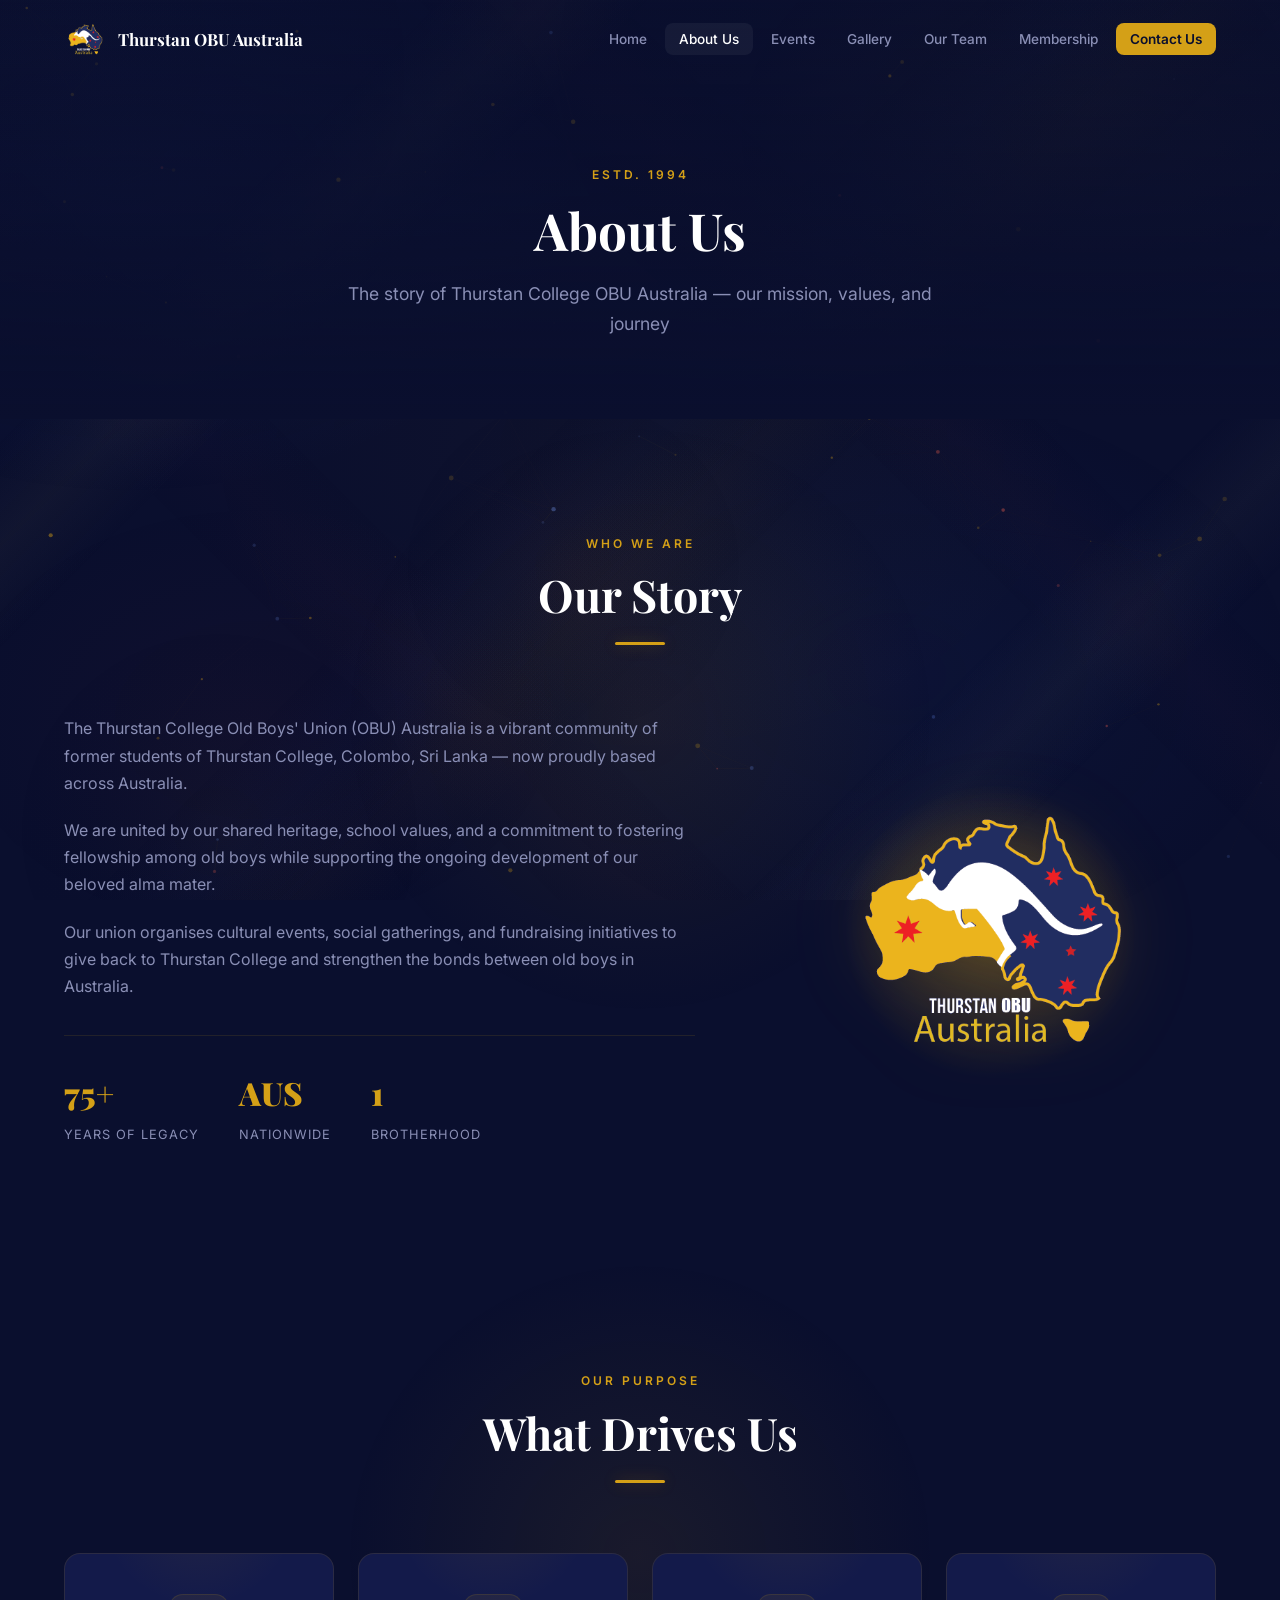
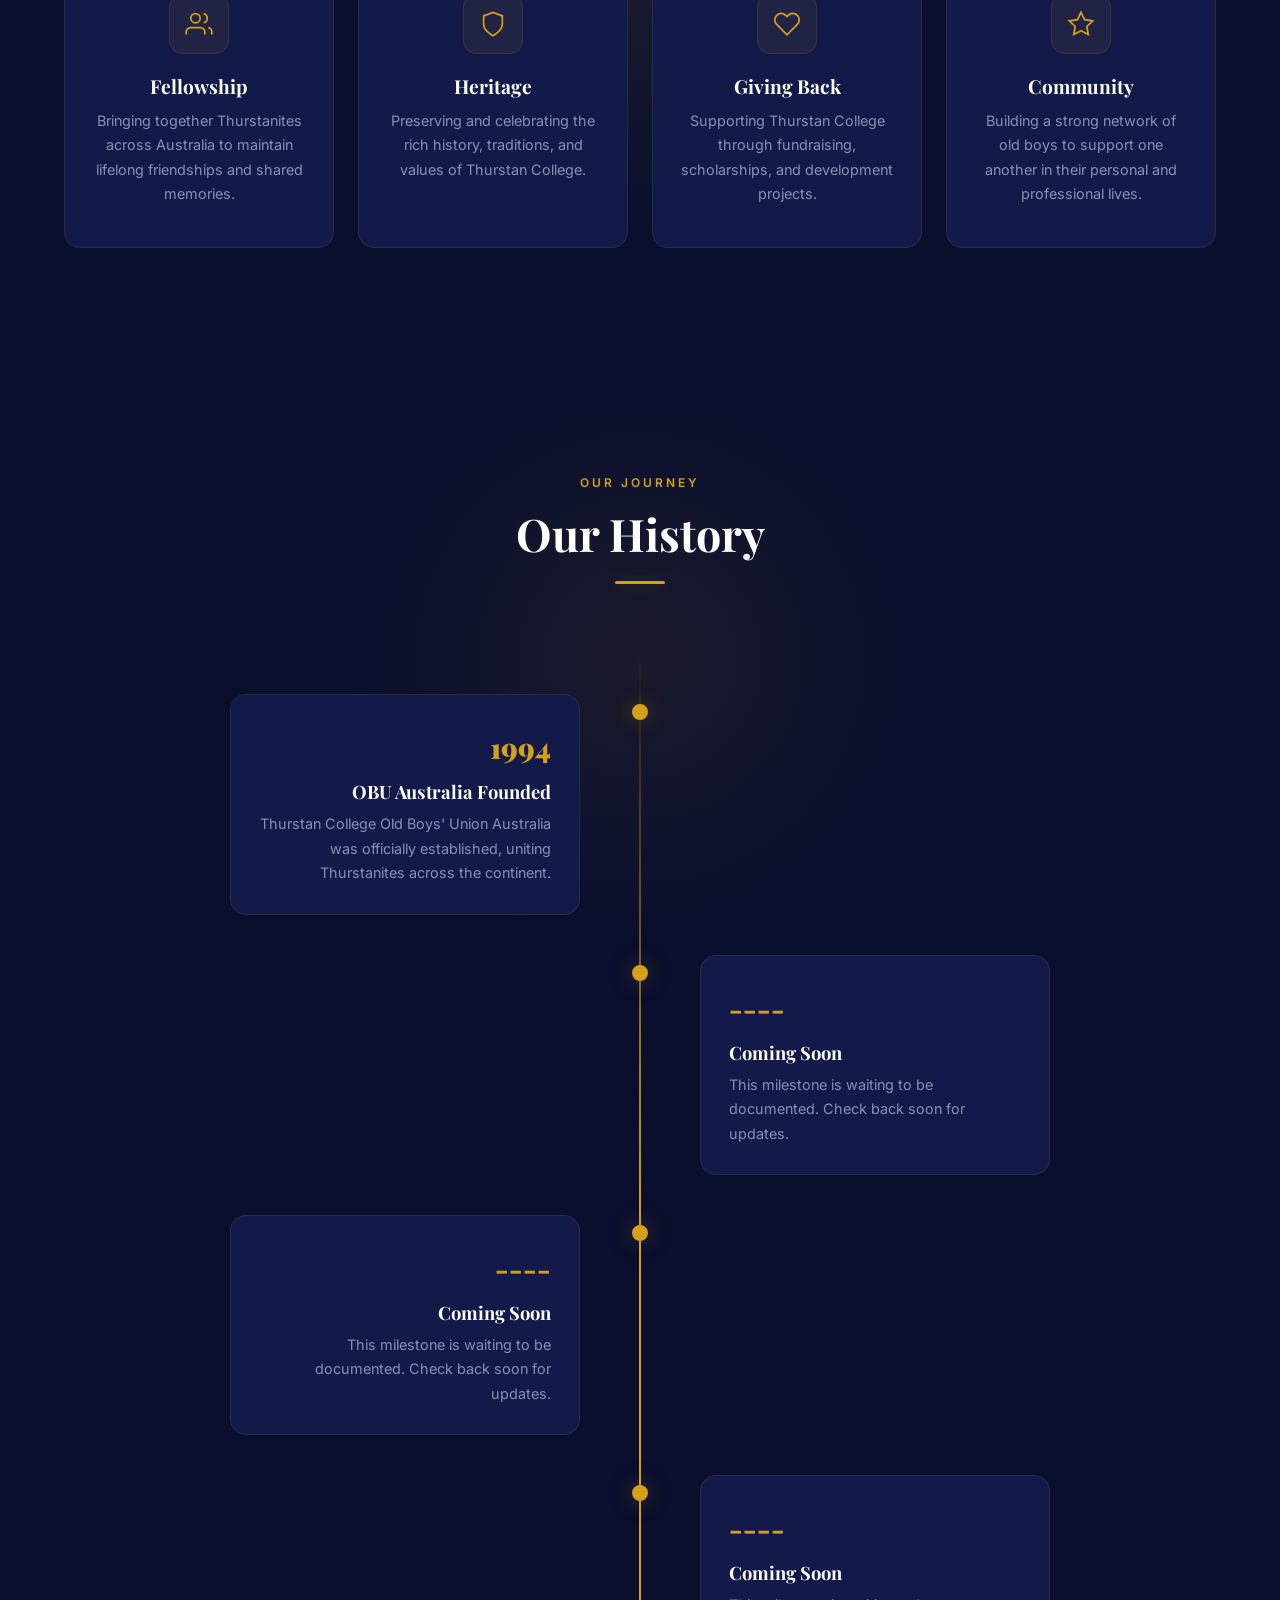
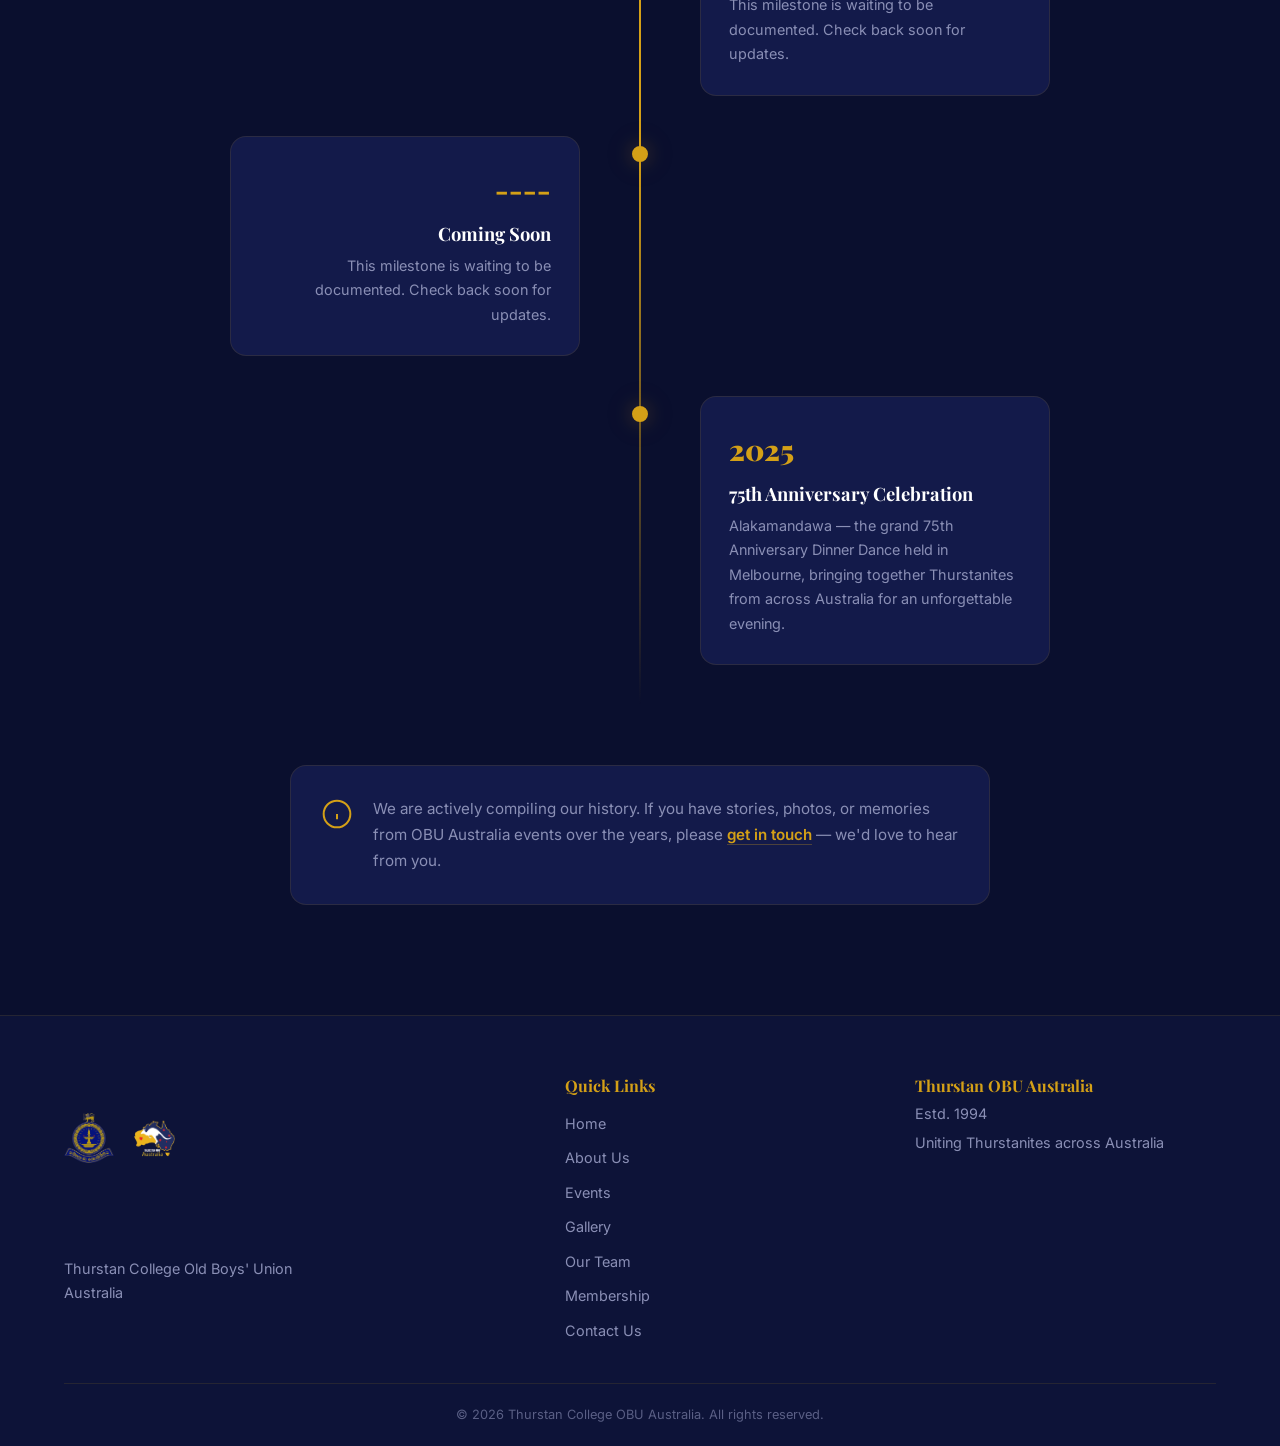
==== about.html @ d80f128e "Initial commit: OBU Web project setup" ====
<!DOCTYPE html>
<html lang="en">
<head>
  <meta charset="UTF-8">
  <meta name="viewport" content="width=device-width, initial-scale=1.0">
  <title>About Us — Thurstan College OBU Australia</title>
  <link rel="icon" type="image/png" href="logo obu.png">
  <link href="https://fonts.googleapis.com/css2?family=Playfair+Display:wght@400;700;900&family=Inter:wght@300;400;500;600;700&display=swap" rel="stylesheet">
  <link rel="stylesheet" href="styles.css">
</head>
<body>

  <canvas id="abstractBg"></canvas>

  <!-- Navigation -->
  <nav class="navbar scrolled" id="navbar">
    <div class="container nav-container">
      <a href="index.html" class="nav-brand">
        <img src="logo obu.png" alt="OBU Logo" class="nav-logo">
        <span>Thurstan OBU Australia</span>
      </a>
      <button class="nav-toggle" id="navToggle" aria-label="Toggle navigation">
        <span></span>
        <span></span>
        <span></span>
      </button>
      <ul class="nav-links" id="navLinks">
        <li><a href="index.html">Home</a></li>
        <li><a href="about.html" class="active">About Us</a></li>
        <li><a href="index.html#events">Events</a></li>
        <li><a href="index.html#gallery">Gallery</a></li>
        <li><a href="team.html">Our Team</a></li>
        <li><a href="index.html#membership">Membership</a></li>
        <li><a href="index.html#contact" class="nav-cta">Contact Us</a></li>
      </ul>
    </div>
  </nav>

  <!-- Page Header -->
  <section class="page-hero">
    <div class="container">
      <span class="section-tag">Estd. 1994</span>
      <h1>About Us</h1>
      <p>The story of Thurstan College OBU Australia — our mission, values, and journey</p>
    </div>
  </section>

  <!-- About Section -->
  <section class="section" id="about">
    <div class="container">
      <div class="section-header">
        <span class="section-tag">Who We Are</span>
        <h2>Our Story</h2>
        <div class="underline"></div>
      </div>
      <div class="about-grid">
        <div class="about-text">
          <p class="about-lead">The Thurstan College Old Boys' Union (OBU) Australia is a vibrant community of former students of Thurstan College, Colombo, Sri Lanka — now proudly based across Australia.</p>
          <p>We are united by our shared heritage, school values, and a commitment to fostering fellowship among old boys while supporting the ongoing development of our beloved alma mater.</p>
          <p>Our union organises cultural events, social gatherings, and fundraising initiatives to give back to Thurstan College and strengthen the bonds between old boys in Australia.</p>
          <div class="about-stats">
            <div class="stat">
              <span class="stat-number">75+</span>
              <span class="stat-label">Years of Legacy</span>
            </div>
            <div class="stat">
              <span class="stat-number">AUS</span>
              <span class="stat-label">Nationwide</span>
            </div>
            <div class="stat">
              <span class="stat-number">1</span>
              <span class="stat-label">Brotherhood</span>
            </div>
          </div>
        </div>
        <div class="about-image">
          <div class="about-image-frame">
            <img src="logo obu.png" alt="Thurstan OBU Australia Logo">
          </div>
          <div class="about-glow"></div>
        </div>
      </div>
    </div>
  </section>

  <!-- Mission & Values -->
  <section class="section" id="mission">
    <div class="container">
      <div class="section-header">
        <span class="section-tag">Our Purpose</span>
        <h2>What Drives Us</h2>
        <div class="underline"></div>
      </div>
      <div class="cards-grid">
        <div class="card">
          <div class="card-glow"></div>
          <div class="card-icon-wrap">
            <svg viewBox="0 0 24 24" fill="none" stroke="currentColor" stroke-width="1.5"><path d="M17 21v-2a4 4 0 0 0-4-4H5a4 4 0 0 0-4 4v2"/><circle cx="9" cy="7" r="4"/><path d="M23 21v-2a4 4 0 0 0-3-3.87"/><path d="M16 3.13a4 4 0 0 1 0 7.75"/></svg>
          </div>
          <h3>Fellowship</h3>
          <p>Bringing together Thurstanites across Australia to maintain lifelong friendships and shared memories.</p>
        </div>
        <div class="card">
          <div class="card-glow"></div>
          <div class="card-icon-wrap">
            <svg viewBox="0 0 24 24" fill="none" stroke="currentColor" stroke-width="1.5"><path d="M12 22s8-4 8-10V5l-8-3-8 3v7c0 6 8 10 8 10z"/></svg>
          </div>
          <h3>Heritage</h3>
          <p>Preserving and celebrating the rich history, traditions, and values of Thurstan College.</p>
        </div>
        <div class="card">
          <div class="card-glow"></div>
          <div class="card-icon-wrap">
            <svg viewBox="0 0 24 24" fill="none" stroke="currentColor" stroke-width="1.5"><path d="M20.84 4.61a5.5 5.5 0 0 0-7.78 0L12 5.67l-1.06-1.06a5.5 5.5 0 0 0-7.78 7.78l1.06 1.06L12 21.23l7.78-7.78 1.06-1.06a5.5 5.5 0 0 0 0-7.78z"/></svg>
          </div>
          <h3>Giving Back</h3>
          <p>Supporting Thurstan College through fundraising, scholarships, and development projects.</p>
        </div>
        <div class="card">
          <div class="card-glow"></div>
          <div class="card-icon-wrap">
            <svg viewBox="0 0 24 24" fill="none" stroke="currentColor" stroke-width="1.5"><polygon points="12 2 15.09 8.26 22 9.27 17 14.14 18.18 21.02 12 17.77 5.82 21.02 7 14.14 2 9.27 8.91 8.26 12 2"/></svg>
          </div>
          <h3>Community</h3>
          <p>Building a strong network of old boys to support one another in their personal and professional lives.</p>
        </div>
      </div>
    </div>
  </section>

  <!-- History Timeline -->
  <section class="section" id="history-timeline">
    <div class="container">
      <div class="section-header">
        <span class="section-tag">Our Journey</span>
        <h2>Our History</h2>
        <div class="underline"></div>
      </div>

      <div class="timeline">
        <div class="timeline-line"></div>

        <div class="timeline-item left">
          <div class="timeline-content">
            <div class="timeline-year">1994</div>
            <h3>OBU Australia Founded</h3>
            <p>Thurstan College Old Boys' Union Australia was officially established, uniting Thurstanites across the continent.</p>
          </div>
        </div>

        <div class="timeline-item right">
          <div class="timeline-content">
            <div class="timeline-year">----</div>
            <h3>Coming Soon</h3>
            <p>This milestone is waiting to be documented. Check back soon for updates.</p>
          </div>
        </div>

        <div class="timeline-item left">
          <div class="timeline-content">
            <div class="timeline-year">----</div>
            <h3>Coming Soon</h3>
            <p>This milestone is waiting to be documented. Check back soon for updates.</p>
          </div>
        </div>

        <div class="timeline-item right">
          <div class="timeline-content">
            <div class="timeline-year">----</div>
            <h3>Coming Soon</h3>
            <p>This milestone is waiting to be documented. Check back soon for updates.</p>
          </div>
        </div>

        <div class="timeline-item left">
          <div class="timeline-content">
            <div class="timeline-year">----</div>
            <h3>Coming Soon</h3>
            <p>This milestone is waiting to be documented. Check back soon for updates.</p>
          </div>
        </div>

        <div class="timeline-item right">
          <div class="timeline-content">
            <div class="timeline-year">2025</div>
            <h3>75th Anniversary Celebration</h3>
            <p>Alakamandawa — the grand 75th Anniversary Dinner Dance held in Melbourne, bringing together Thurstanites from across Australia for an unforgettable evening.</p>
          </div>
        </div>
      </div>

      <div class="history-note">
        <div class="history-note-card">
          <svg viewBox="0 0 24 24" fill="none" stroke="currentColor" stroke-width="1.5" width="32" height="32"><circle cx="12" cy="12" r="10"/><line x1="12" y1="16" x2="12" y2="12"/><line x1="12" y1="8" x2="12.01" y2="8"/></svg>
          <p>We are actively compiling our history. If you have stories, photos, or memories from OBU Australia events over the years, please <a href="index.html#contact">get in touch</a> — we'd love to hear from you.</p>
        </div>
      </div>
    </div>
  </section>

  <!-- Footer -->
  <footer class="footer">
    <div class="container">
      <div class="footer-top">
        <div class="footer-brand">
          <img src="College logo.png" alt="Thurstan College Crest" class="footer-crest">
          <img src="logo obu.png" alt="OBU Logo" class="footer-obu">
          <p>Thurstan College Old Boys' Union<br>Australia</p>
        </div>
        <div class="footer-nav">
          <h4>Quick Links</h4>
          <a href="index.html">Home</a>
          <a href="about.html">About Us</a>
          <a href="index.html#events">Events</a>
          <a href="index.html#gallery">Gallery</a>
          <a href="team.html">Our Team</a>
          <a href="index.html#membership">Membership</a>
          <a href="index.html#contact">Contact Us</a>
        </div>
        <div class="footer-info">
          <h4>Thurstan OBU Australia</h4>
          <p>Estd. 1994</p>
          <p>Uniting Thurstanites across Australia</p>
        </div>
      </div>
      <div class="footer-bottom">
        <p>&copy; 2026 Thurstan College OBU Australia. All rights reserved.</p>
      </div>
    </div>
  </footer>

  <script src="script.js"></script>
</body>
</html>
---- styles.css ----
/* ===== Variables ===== */
:root {
  --bg-primary: #0a0f2e;
  --bg-secondary: #0d1338;
  --bg-tertiary: #111842;
  --bg-card: #131a4a;
  --bg-card-hover: #1a2260;
  --gold: #d4a017;
  --gold-light: #f0c040;
  --gold-glow: rgba(212, 160, 23, 0.3);
  --gold-subtle: rgba(212, 160, 23, 0.08);
  --red: #c0392b;
  --red-light: #e74c3c;
  --blue-accent: #2a4494;
  --white: #ffffff;
  --text: #e8e8f0;
  --text-muted: #8a8fb5;
  --text-dim: #5a5f85;
  --border: rgba(212, 160, 23, 0.12);
  --border-light: rgba(255, 255, 255, 0.06);
  --shadow: 0 4px 30px rgba(0, 0, 0, 0.4);
  --shadow-lg: 0 10px 50px rgba(0, 0, 0, 0.5);
  --shadow-gold: 0 0 40px rgba(212, 160, 23, 0.15);
  --transition: all 0.3s ease;
  --transition-slow: all 0.6s ease;
}

/* ===== Reset ===== */
*, *::before, *::after {
  margin: 0;
  padding: 0;
  box-sizing: border-box;
}

html {
  scroll-behavior: smooth;
}

body {
  font-family: 'Inter', sans-serif;
  background: var(--bg-primary);
  color: var(--text);
  line-height: 1.7;
  overflow-x: hidden;
}

h1, h2, h3, h4 {
  font-family: 'Playfair Display', serif;
  line-height: 1.3;
}

img {
  max-width: 100%;
  height: auto;
}

a {
  text-decoration: none;
  color: inherit;
}

.container {
  max-width: 1200px;
  margin: 0 auto;
  padding: 0 24px;
}

/* ===== Abstract Background ===== */
#abstractBg {
  position: fixed;
  top: 0;
  left: 0;
  width: 100%;
  height: 100%;
  z-index: 0;
  pointer-events: none;
}

/* Layered abstract background */
body::before {
  content: '';
  position: fixed;
  inset: 0;
  z-index: 0;
  pointer-events: none;
  background:
    linear-gradient(135deg, transparent 20%, rgba(212, 160, 23, 0.03) 25%, transparent 30%),
    linear-gradient(135deg, transparent 50%, rgba(212, 160, 23, 0.02) 55%, transparent 60%),
    linear-gradient(135deg, transparent 75%, rgba(212, 160, 23, 0.025) 80%, transparent 85%),
    linear-gradient(315deg, transparent 15%, rgba(42, 68, 148, 0.04) 20%, transparent 25%),
    linear-gradient(315deg, transparent 45%, rgba(42, 68, 148, 0.03) 50%, transparent 55%),
    linear-gradient(315deg, transparent 70%, rgba(42, 68, 148, 0.035) 75%, transparent 80%),
    linear-gradient(225deg, transparent 30%, rgba(192, 57, 43, 0.02) 35%, transparent 40%),
    linear-gradient(225deg, transparent 65%, rgba(192, 57, 43, 0.015) 70%, transparent 75%);
}

body::after {
  content: '';
  position: fixed;
  inset: 0;
  z-index: 0;
  pointer-events: none;
  background:
    radial-gradient(ellipse 50% 50% at 10% 20%, rgba(42, 68, 148, 0.12) 0%, transparent 70%),
    radial-gradient(ellipse 40% 40% at 85% 15%, rgba(212, 160, 23, 0.06) 0%, transparent 70%),
    radial-gradient(ellipse 45% 45% at 70% 75%, rgba(42, 68, 148, 0.08) 0%, transparent 70%),
    radial-gradient(ellipse 35% 35% at 20% 80%, rgba(192, 57, 43, 0.04) 0%, transparent 70%),
    radial-gradient(ellipse 50% 50% at 50% 50%, rgba(212, 160, 23, 0.03) 0%, transparent 70%);
}

/* ===== Navbar ===== */
.navbar {
  position: fixed;
  top: 0;
  left: 0;
  right: 0;
  z-index: 1000;
  padding: 18px 0;
  transition: var(--transition);
  background: transparent;
}

.navbar.scrolled {
  background: rgba(10, 15, 46, 0.95);
  backdrop-filter: blur(20px);
  -webkit-backdrop-filter: blur(20px);
  padding: 10px 0;
  border-bottom: 1px solid var(--border);
}

.nav-container {
  display: flex;
  justify-content: space-between;
  align-items: center;
}

.nav-brand {
  display: flex;
  align-items: center;
  gap: 12px;
  color: var(--white);
  font-family: 'Playfair Display', serif;
  font-weight: 700;
  font-size: 1.05rem;
  z-index: 10;
}

.nav-logo {
  width: 42px;
  height: 42px;
  object-fit: contain;
}

.nav-links {
  display: flex;
  list-style: none;
  gap: 4px;
  align-items: center;
}

.nav-links a {
  color: var(--text-muted);
  font-weight: 500;
  font-size: 0.85rem;
  padding: 8px 14px;
  border-radius: 8px;
  transition: var(--transition);
}

.nav-links a:hover,
.nav-links a.active {
  color: var(--white);
  background: rgba(255, 255, 255, 0.05);
}

.nav-cta {
  background: var(--gold) !important;
  color: var(--bg-primary) !important;
  font-weight: 600 !important;
  border-radius: 8px;
}

.nav-cta:hover {
  background: var(--gold-light) !important;
  box-shadow: var(--shadow-gold);
}

.nav-toggle {
  display: none;
  flex-direction: column;
  gap: 5px;
  background: none;
  border: none;
  cursor: pointer;
  padding: 5px;
  z-index: 10;
}

.nav-toggle span {
  width: 24px;
  height: 2px;
  background: var(--gold);
  transition: var(--transition);
  border-radius: 2px;
}

/* ===== Hero ===== */
.hero {
  min-height: 100vh;
  display: flex;
  align-items: center;
  justify-content: center;
  text-align: center;
  position: relative;
  overflow: hidden;
  z-index: 1;
}

.hero::before {
  content: '';
  position: absolute;
  top: 0;
  left: 0;
  right: 0;
  bottom: 0;
  background:
    radial-gradient(ellipse 80% 60% at 50% 40%, rgba(212, 160, 23, 0.06) 0%, transparent 60%),
    radial-gradient(ellipse 60% 50% at 20% 80%, rgba(42, 68, 148, 0.1) 0%, transparent 50%),
    radial-gradient(ellipse 50% 40% at 80% 20%, rgba(192, 57, 43, 0.05) 0%, transparent 50%);
  z-index: 0;
}

.hero::after {
  content: '';
  position: absolute;
  bottom: 0;
  left: 0;
  right: 0;
  height: 200px;
  background: linear-gradient(to top, var(--bg-primary), transparent);
  z-index: 1;
}

.hero-content {
  position: relative;
  z-index: 2;
  padding: 40px 20px;
}

/* Dual logos side by side */
.hero-dual-logos {
  display: flex;
  align-items: center;
  justify-content: center;
  gap: 40px;
  margin-bottom: 35px;
  animation: fadeInUp 1s ease;
}

.hero-crest {
  width: 140px;
  height: auto;
  filter: drop-shadow(0 0 30px rgba(212, 160, 23, 0.2));
}

.hero-logo-obu-wrap {
  display: flex;
  align-items: center;
  justify-content: center;
}

.hero-obu-logo {
  width: 150px;
  height: auto;
  filter: drop-shadow(0 0 30px rgba(212, 160, 23, 0.2));
}

.hero-badge {
  display: inline-block;
  padding: 6px 24px;
  background: rgba(212, 160, 23, 0.1);
  border: 1px solid rgba(212, 160, 23, 0.25);
  border-radius: 50px;
  font-size: 0.85rem;
  font-weight: 600;
  color: var(--gold);
  letter-spacing: 3px;
  text-transform: uppercase;
  margin-bottom: 35px;
  animation: fadeInUp 1s ease 0.6s both;
}

.hero-title {
  margin-bottom: 20px;
}

.title-line {
  display: block;
  font-size: 4rem;
  font-weight: 900;
  color: var(--white);
  letter-spacing: -1px;
  animation: fadeInUp 1s ease 0.2s both;
}

.title-accent {
  display: block;
  font-size: 1.6rem;
  font-weight: 400;
  color: var(--gold);
  margin-top: 5px;
  animation: fadeInUp 1s ease 0.35s both;
}

.title-location {
  display: block;
  font-size: 1.2rem;
  font-weight: 300;
  color: var(--text-muted);
  letter-spacing: 8px;
  text-transform: uppercase;
  margin-top: 10px;
  animation: fadeInUp 1s ease 0.5s both;
}

.hero-buttons {
  animation: fadeInUp 1s ease 0.75s both;
}

.scroll-indicator {
  position: absolute;
  bottom: 50px;
  left: 50%;
  transform: translateX(-50%);
  display: flex;
  flex-direction: column;
  align-items: center;
  gap: 8px;
  color: var(--text-dim);
  font-size: 0.7rem;
  letter-spacing: 3px;
  text-transform: uppercase;
  animation: fadeInUp 1s ease 1.2s both;
  z-index: 3;
}

.scroll-line {
  width: 1px;
  height: 40px;
  background: linear-gradient(to bottom, var(--gold), transparent);
  animation: scrollPulse 2s ease infinite;
}

@keyframes scrollPulse {
  0%, 100% { opacity: 1; transform: scaleY(1); }
  50% { opacity: 0.3; transform: scaleY(0.6); }
}

@keyframes fadeInUp {
  from { opacity: 0; transform: translateY(30px); }
  to { opacity: 1; transform: translateY(0); }
}

/* ===== Buttons ===== */
.btn {
  display: inline-block;
  padding: 14px 34px;
  border-radius: 10px;
  font-weight: 600;
  font-size: 0.9rem;
  cursor: pointer;
  transition: var(--transition);
  border: 2px solid transparent;
  margin: 6px;
  font-family: 'Inter', sans-serif;
  letter-spacing: 0.3px;
}

.btn-gold {
  background: var(--gold);
  color: var(--bg-primary);
  border-color: var(--gold);
}

.btn-gold:hover {
  background: var(--gold-light);
  border-color: var(--gold-light);
  transform: translateY(-2px);
  box-shadow: 0 8px 30px rgba(212, 160, 23, 0.35);
}

.btn-outline {
  background: transparent;
  color: var(--text);
  border-color: rgba(255, 255, 255, 0.2);
}

.btn-outline:hover {
  border-color: var(--gold);
  color: var(--gold);
  transform: translateY(-2px);
}

.btn-lg {
  padding: 16px 44px;
  font-size: 1rem;
}

.btn-full {
  width: 100%;
  text-align: center;
}

/* ===== Slideshow ===== */
.slideshow-section {
  position: relative;
  z-index: 1;
  background: var(--bg-primary);
}

.slideshow-container {
  position: relative;
  width: 100%;
  max-width: 1200px;
  margin: 0 auto;
  overflow: hidden;
  border-radius: 0;
  aspect-ratio: 16/7;
}

.slideshow-track {
  position: relative;
  width: 100%;
  height: 100%;
}

.slide {
  position: absolute;
  inset: 0;
  opacity: 0;
  transition: opacity 1s ease;
}

.slide.active {
  opacity: 1;
}

.slide img {
  width: 100%;
  height: 100%;
  object-fit: cover;
}

.slide-caption {
  position: absolute;
  bottom: 0;
  left: 0;
  right: 0;
  padding: 60px 40px 30px;
  background: linear-gradient(to top, rgba(10, 15, 46, 0.95), rgba(10, 15, 46, 0.5), transparent);
}

.slide-caption h3 {
  font-size: 1.8rem;
  color: var(--gold);
  margin-bottom: 5px;
}

.slide-caption p {
  font-size: 1rem;
  color: var(--text-muted);
}

.slide-btn {
  position: absolute;
  top: 50%;
  transform: translateY(-50%);
  background: rgba(10, 15, 46, 0.6);
  border: 1px solid rgba(212, 160, 23, 0.3);
  color: var(--gold);
  width: 50px;
  height: 50px;
  border-radius: 50%;
  cursor: pointer;
  font-size: 1.2rem;
  transition: var(--transition);
  display: flex;
  align-items: center;
  justify-content: center;
  z-index: 5;
  backdrop-filter: blur(10px);
}

.slide-btn:hover {
  background: var(--gold);
  color: var(--bg-primary);
}

.slide-prev { left: 20px; }
.slide-next { right: 20px; }

.slide-dots {
  position: absolute;
  bottom: 15px;
  left: 50%;
  transform: translateX(-50%);
  display: flex;
  gap: 10px;
  z-index: 5;
}

.slide-dot {
  width: 10px;
  height: 10px;
  border-radius: 50%;
  background: rgba(255, 255, 255, 0.3);
  border: none;
  cursor: pointer;
  transition: var(--transition);
}

.slide-dot.active {
  background: var(--gold);
  box-shadow: 0 0 10px var(--gold-glow);
  transform: scale(1.2);
}

/* ===== Sections ===== */
.section {
  padding: 110px 0;
  position: relative;
  z-index: 1;
}

.section::before {
  content: '';
  position: absolute;
  top: 0;
  left: 50%;
  transform: translateX(-50%);
  width: 600px;
  height: 600px;
  background: radial-gradient(circle, var(--gold-subtle), transparent 70%);
  pointer-events: none;
  z-index: 0;
}

.section-header {
  text-align: center;
  margin-bottom: 70px;
  position: relative;
  z-index: 1;
}

.section-tag {
  display: inline-block;
  font-size: 0.75rem;
  font-weight: 600;
  letter-spacing: 3px;
  text-transform: uppercase;
  color: var(--gold);
  margin-bottom: 12px;
  font-family: 'Inter', sans-serif;
}

.section-header h2 {
  font-size: 2.8rem;
  color: var(--white);
  margin-bottom: 18px;
}

.underline {
  width: 50px;
  height: 3px;
  background: var(--gold);
  margin: 0 auto;
  border-radius: 2px;
  box-shadow: 0 0 15px var(--gold-glow);
}

/* ===== Page Hero (subpages) ===== */
.page-hero {
  padding: 160px 0 80px;
  text-align: center;
  position: relative;
  z-index: 1;
  background: linear-gradient(to bottom, rgba(10, 15, 46, 0.5), var(--bg-primary));
}

.page-hero h1 {
  font-size: 3.2rem;
  color: var(--white);
  margin-bottom: 15px;
}

.page-hero p {
  font-size: 1.1rem;
  color: var(--text-muted);
  max-width: 600px;
  margin: 0 auto;
}

/* ===== About ===== */
.about-grid {
  display: grid;
  grid-template-columns: 1.4fr 1fr;
  gap: 70px;
  align-items: center;
  position: relative;
  z-index: 1;
}

.about-lead {
  font-size: 1.15rem;
  color: var(--text);
  font-weight: 400;
}

.about-text p {
  margin-bottom: 20px;
  color: var(--text-muted);
  font-size: 1rem;
}

.about-stats {
  display: flex;
  gap: 40px;
  margin-top: 35px;
  padding-top: 30px;
  border-top: 1px solid var(--border);
}

.stat {
  display: flex;
  flex-direction: column;
}

.stat-number {
  font-family: 'Playfair Display', serif;
  font-size: 2rem;
  font-weight: 900;
  color: var(--gold);
}

.stat-label {
  font-size: 0.8rem;
  color: var(--text-muted);
  text-transform: uppercase;
  letter-spacing: 1px;
  margin-top: 4px;
}

.about-image {
  position: relative;
  display: flex;
  align-items: center;
  justify-content: center;
}

.about-image-frame {
  position: relative;
  z-index: 1;
}

.about-image-frame img {
  max-width: 320px;
  filter: drop-shadow(0 0 40px rgba(212, 160, 23, 0.15));
}

.about-glow {
  position: absolute;
  width: 300px;
  height: 300px;
  background: radial-gradient(circle, var(--gold-glow), transparent 70%);
  border-radius: 50%;
  z-index: 0;
}

/* ===== Cards ===== */
.cards-grid {
  display: grid;
  grid-template-columns: repeat(4, 1fr);
  gap: 24px;
  position: relative;
  z-index: 1;
}

.card {
  position: relative;
  background: var(--bg-card);
  padding: 40px 28px;
  border-radius: 16px;
  text-align: center;
  border: 1px solid var(--border);
  transition: var(--transition);
  overflow: hidden;
}

.card:hover {
  transform: translateY(-8px);
  border-color: rgba(212, 160, 23, 0.3);
  background: var(--bg-card-hover);
}

.card-glow {
  position: absolute;
  top: -50%;
  left: 50%;
  transform: translateX(-50%);
  width: 200px;
  height: 200px;
  background: radial-gradient(circle, rgba(212, 160, 23, 0.08), transparent 70%);
  pointer-events: none;
  transition: var(--transition-slow);
}

.card:hover .card-glow {
  opacity: 1.5;
}

.card-icon-wrap {
  width: 60px;
  height: 60px;
  margin: 0 auto 20px;
  display: flex;
  align-items: center;
  justify-content: center;
  background: var(--gold-subtle);
  border-radius: 14px;
  border: 1px solid var(--border);
}

.card-icon-wrap svg {
  width: 28px;
  height: 28px;
  color: var(--gold);
}

.card h3 {
  font-size: 1.2rem;
  margin-bottom: 10px;
  color: var(--white);
}

.card p {
  color: var(--text-muted);
  font-size: 0.9rem;
}

/* ===== Timeline ===== */
.timeline {
  position: relative;
  max-width: 900px;
  margin: 0 auto;
  padding: 20px 0;
}

.timeline-line {
  position: absolute;
  left: 50%;
  top: 0;
  bottom: 0;
  width: 2px;
  background: linear-gradient(to bottom, transparent, var(--gold), var(--gold), transparent);
  transform: translateX(-50%);
}

.timeline-item {
  position: relative;
  width: 50%;
  padding: 20px 40px;
  opacity: 0;
  transform: translateY(40px);
  transition: opacity 0.6s ease, transform 0.6s ease;
}

.timeline-item.visible {
  opacity: 1;
  transform: translateY(0);
}

.timeline-item.left {
  left: 0;
  text-align: right;
  padding-right: 60px;
}

.timeline-item.right {
  left: 50%;
  text-align: left;
  padding-left: 60px;
}

/* Dot on timeline */
.timeline-item::before {
  content: '';
  position: absolute;
  top: 30px;
  width: 16px;
  height: 16px;
  background: var(--bg-primary);
  border: 3px solid var(--gold);
  border-radius: 50%;
  z-index: 2;
  box-shadow: 0 0 15px var(--gold-glow);
  transition: var(--transition);
}

.timeline-item.left::before {
  right: -8px;
}

.timeline-item.right::before {
  left: -8px;
}

.timeline-item.visible::before {
  background: var(--gold);
  box-shadow: 0 0 20px var(--gold-glow), 0 0 40px rgba(212, 160, 23, 0.15);
}

.timeline-content {
  background: var(--bg-card);
  padding: 28px;
  border-radius: 16px;
  border: 1px solid var(--border);
  transition: var(--transition);
}

.timeline-content:hover {
  border-color: rgba(212, 160, 23, 0.3);
  box-shadow: var(--shadow-gold);
}

.timeline-year {
  font-family: 'Playfair Display', serif;
  font-size: 1.8rem;
  font-weight: 900;
  color: var(--gold);
  margin-bottom: 8px;
}

.timeline-content h3 {
  font-size: 1.15rem;
  color: var(--white);
  margin-bottom: 8px;
}

.timeline-content p {
  color: var(--text-muted);
  font-size: 0.9rem;
}

.timeline-cta {
  text-align: center;
  margin-top: 50px;
}

/* ===== Events ===== */
.events-grid {
  display: flex;
  flex-direction: column;
  gap: 18px;
  position: relative;
  z-index: 1;
}

.event-card {
  display: flex;
  align-items: stretch;
  background: var(--bg-card);
  border-radius: 16px;
  border: 1px solid var(--border);
  overflow: hidden;
  transition: var(--transition);
}

.event-card:hover {
  border-color: rgba(212, 160, 23, 0.3);
  transform: translateX(6px);
  box-shadow: var(--shadow-gold);
}

.event-date {
  display: flex;
  flex-direction: column;
  align-items: center;
  justify-content: center;
  background: linear-gradient(135deg, var(--bg-tertiary), var(--bg-card));
  padding: 25px 30px;
  min-width: 110px;
  border-right: 1px solid var(--border);
}

.event-month {
  font-size: 0.75rem;
  font-weight: 700;
  color: var(--gold);
  letter-spacing: 2px;
  text-transform: uppercase;
}

.event-day {
  font-size: 2.5rem;
  font-weight: 900;
  font-family: 'Playfair Display', serif;
  color: var(--white);
  line-height: 1;
}

.event-year {
  font-size: 0.7rem;
  color: var(--text-dim);
  margin-top: 4px;
}

.event-details {
  padding: 28px 30px;
  flex: 1;
}

.event-details h3 {
  font-size: 1.25rem;
  margin-bottom: 8px;
  color: var(--white);
}

.event-details p {
  color: var(--text-muted);
  font-size: 0.95rem;
  margin-bottom: 12px;
}

.event-meta {
  display: flex;
  gap: 20px;
}

.event-location {
  font-size: 0.85rem;
  color: var(--red-light);
  font-weight: 500;
}

/* ===== Gallery ===== */
.gallery-grid {
  display: grid;
  grid-template-columns: repeat(4, 1fr);
  gap: 16px;
  position: relative;
  z-index: 1;
}

.gallery-item {
  position: relative;
  border-radius: 12px;
  overflow: hidden;
  cursor: pointer;
  aspect-ratio: 4/3;
  border: 1px solid var(--border);
  transition: var(--transition);
}

.gallery-item-wide {
  grid-column: span 2;
}

.gallery-item:hover {
  border-color: var(--gold);
  transform: scale(1.02);
}

.gallery-item img {
  width: 100%;
  height: 100%;
  object-fit: cover;
  transition: var(--transition-slow);
}

.gallery-item:hover img {
  transform: scale(1.08);
}

.gallery-overlay {
  position: absolute;
  inset: 0;
  background: linear-gradient(to top, rgba(10, 15, 46, 0.9), transparent 60%);
  display: flex;
  align-items: flex-end;
  padding: 20px;
  opacity: 0;
  transition: var(--transition);
}

.gallery-item:hover .gallery-overlay {
  opacity: 1;
}

.gallery-overlay span {
  font-family: 'Playfair Display', serif;
  font-size: 1rem;
  color: var(--gold);
  font-weight: 700;
}

/* ===== Lightbox ===== */
.lightbox {
  position: fixed;
  inset: 0;
  background: rgba(5, 8, 22, 0.95);
  z-index: 10000;
  display: none;
  align-items: center;
  justify-content: center;
  backdrop-filter: blur(10px);
}

.lightbox.active {
  display: flex;
}

.lightbox-img {
  max-width: 90%;
  max-height: 85vh;
  object-fit: contain;
  border-radius: 8px;
}

.lightbox-close {
  position: absolute;
  top: 20px;
  right: 30px;
  font-size: 2.5rem;
  color: var(--white);
  background: none;
  border: none;
  cursor: pointer;
  z-index: 10;
  transition: var(--transition);
}

.lightbox-close:hover {
  color: var(--gold);
}

.lightbox-prev,
.lightbox-next {
  position: absolute;
  top: 50%;
  transform: translateY(-50%);
  font-size: 1.5rem;
  color: var(--gold);
  background: rgba(10, 15, 46, 0.7);
  border: 1px solid rgba(212, 160, 23, 0.3);
  width: 50px;
  height: 50px;
  border-radius: 50%;
  cursor: pointer;
  display: flex;
  align-items: center;
  justify-content: center;
  transition: var(--transition);
}

.lightbox-prev { left: 20px; }
.lightbox-next { right: 20px; }

.lightbox-prev:hover,
.lightbox-next:hover {
  background: var(--gold);
  color: var(--bg-primary);
}

.lightbox-caption {
  position: absolute;
  bottom: 30px;
  left: 50%;
  transform: translateX(-50%);
  color: var(--gold);
  font-family: 'Playfair Display', serif;
  font-size: 1.2rem;
  text-align: center;
}

/* ===== Membership ===== */
.membership-content {
  max-width: 800px;
  margin: 0 auto;
  text-align: center;
  position: relative;
  z-index: 1;
}

.membership-text p {
  font-size: 1.1rem;
  color: var(--text-muted);
  margin-bottom: 50px;
}

.membership-benefits {
  display: grid;
  grid-template-columns: 1fr 1fr;
  gap: 20px;
  text-align: left;
  margin-bottom: 50px;
}

.benefit {
  display: flex;
  align-items: flex-start;
  gap: 16px;
  padding: 20px;
  background: var(--bg-card);
  border-radius: 12px;
  border: 1px solid var(--border);
  transition: var(--transition);
}

.benefit:hover {
  border-color: rgba(212, 160, 23, 0.3);
}

.benefit-icon {
  width: 36px;
  height: 36px;
  display: flex;
  align-items: center;
  justify-content: center;
  background: var(--gold);
  border-radius: 8px;
  flex-shrink: 0;
  margin-top: 2px;
}

.benefit-icon svg {
  width: 18px;
  height: 18px;
  color: var(--bg-primary);
}

.benefit strong {
  display: block;
  color: var(--white);
  margin-bottom: 4px;
  font-size: 0.95rem;
}

.benefit p {
  color: var(--text-muted);
  font-size: 0.85rem;
  margin: 0;
}

/* ===== Contact ===== */
.contact-grid {
  display: grid;
  grid-template-columns: 1fr 1.2fr;
  gap: 60px;
  align-items: start;
  position: relative;
  z-index: 1;
}

.contact-info h3 {
  font-size: 1.5rem;
  margin-bottom: 15px;
  color: var(--white);
}

.contact-info > p {
  color: var(--text-muted);
  margin-bottom: 30px;
}

.contact-items {
  display: flex;
  flex-direction: column;
  gap: 16px;
  margin-bottom: 30px;
}

.contact-item {
  display: flex;
  align-items: center;
  gap: 16px;
}

.contact-item-icon {
  width: 44px;
  height: 44px;
  display: flex;
  align-items: center;
  justify-content: center;
  background: var(--bg-card);
  border-radius: 10px;
  border: 1px solid var(--border);
  flex-shrink: 0;
}

.contact-item-icon svg {
  width: 20px;
  height: 20px;
  color: var(--gold);
}

.contact-item strong {
  display: block;
  color: var(--white);
  font-size: 0.85rem;
  margin-bottom: 2px;
}

.contact-item span {
  color: var(--text-muted);
  font-size: 0.9rem;
}

.social-links {
  display: flex;
  gap: 12px;
}

.social-link {
  width: 44px;
  height: 44px;
  display: flex;
  align-items: center;
  justify-content: center;
  background: var(--bg-card);
  border: 1px solid var(--border);
  border-radius: 10px;
  transition: var(--transition);
}

.social-link svg {
  width: 20px;
  height: 20px;
  color: var(--text-muted);
}

.social-link:hover {
  background: var(--gold);
  border-color: var(--gold);
}

.social-link:hover svg {
  color: var(--bg-primary);
}

.contact-form {
  background: var(--bg-card);
  padding: 40px;
  border-radius: 16px;
  border: 1px solid var(--border);
}

.form-row {
  display: grid;
  grid-template-columns: 1fr 1fr;
  gap: 16px;
}

.form-group {
  margin-bottom: 18px;
}

.form-group label {
  display: block;
  font-size: 0.8rem;
  font-weight: 600;
  color: var(--text-muted);
  margin-bottom: 6px;
  text-transform: uppercase;
  letter-spacing: 1px;
}

.form-group input,
.form-group textarea {
  width: 100%;
  padding: 13px 16px;
  background: var(--bg-secondary);
  border: 1px solid var(--border-light);
  border-radius: 10px;
  color: var(--text);
  font-size: 0.95rem;
  font-family: 'Inter', sans-serif;
  transition: var(--transition);
  outline: none;
}

.form-group input::placeholder,
.form-group textarea::placeholder {
  color: var(--text-dim);
}

.form-group input:focus,
.form-group textarea:focus {
  border-color: var(--gold);
  box-shadow: 0 0 0 3px rgba(212, 160, 23, 0.1);
}

.form-group textarea {
  resize: vertical;
}

/* ===== Team Page ===== */
.team-president {
  display: flex;
  justify-content: center;
  margin-bottom: 50px;
}

.team-grid {
  display: grid;
  gap: 28px;
  margin-bottom: 50px;
  justify-items: center;
}

.team-grid-2 {
  grid-template-columns: repeat(2, 1fr);
  max-width: 700px;
  margin-left: auto;
  margin-right: auto;
  margin-bottom: 50px;
}

.team-grid-4 {
  grid-template-columns: repeat(4, 1fr);
}

.team-card {
  background: var(--bg-card);
  border: 1px solid var(--border);
  border-radius: 20px;
  overflow: hidden;
  text-align: center;
  transition: var(--transition);
  width: 100%;
  max-width: 300px;
}

.team-card:hover {
  transform: translateY(-8px);
  border-color: rgba(212, 160, 23, 0.3);
  box-shadow: var(--shadow-gold);
}

.team-card-featured {
  max-width: 340px;
  border-color: rgba(212, 160, 23, 0.25);
  box-shadow: 0 0 30px rgba(212, 160, 23, 0.08);
}

.team-photo {
  width: 100%;
  aspect-ratio: 3/4;
  overflow: hidden;
  background: var(--bg-tertiary);
}

.team-photo img {
  width: 100%;
  height: 100%;
  object-fit: cover;
  object-position: top center;
  transition: var(--transition-slow);
}

.team-card:hover .team-photo img {
  transform: scale(1.05);
}

.team-info {
  padding: 22px 20px;
}

.team-info h3 {
  font-size: 1.1rem;
  color: var(--white);
  margin-bottom: 6px;
}

.team-role {
  display: inline-block;
  font-size: 0.8rem;
  font-weight: 600;
  color: var(--gold);
  text-transform: uppercase;
  letter-spacing: 2px;
  padding: 4px 14px;
  background: var(--gold-subtle);
  border-radius: 50px;
  border: 1px solid var(--border);
}

/* Sub Committees */
.sub-committees-grid {
  display: grid;
  grid-template-columns: repeat(3, 1fr);
  gap: 28px;
  position: relative;
  z-index: 1;
}

.sub-committee-card {
  background: var(--bg-card);
  border: 1px solid var(--border);
  border-radius: 16px;
  padding: 35px 28px;
  text-align: center;
  transition: var(--transition);
}

.sub-committee-card:hover {
  border-color: rgba(212, 160, 23, 0.3);
  transform: translateY(-5px);
}

.sub-committee-icon {
  width: 55px;
  height: 55px;
  margin: 0 auto 18px;
  display: flex;
  align-items: center;
  justify-content: center;
  background: var(--gold-subtle);
  border-radius: 14px;
  border: 1px solid var(--border);
}

.sub-committee-icon svg {
  width: 26px;
  height: 26px;
  color: var(--gold);
}

.sub-committee-card h3 {
  font-size: 1.15rem;
  color: var(--gold);
  margin-bottom: 18px;
}

.sub-committee-list {
  list-style: none;
  display: flex;
  flex-direction: column;
  gap: 10px;
}

.sub-committee-list li {
  color: var(--text);
  font-size: 0.95rem;
  padding: 8px 0;
  border-bottom: 1px solid var(--border-light);
}

.sub-committee-list li:last-child {
  border-bottom: none;
}

/* ===== History Page Note ===== */
.history-note {
  margin-top: 60px;
  display: flex;
  justify-content: center;
}

.history-note-card {
  display: flex;
  align-items: flex-start;
  gap: 20px;
  background: var(--bg-card);
  border: 1px solid var(--border);
  border-radius: 16px;
  padding: 30px;
  max-width: 700px;
}

.history-note-card svg {
  color: var(--gold);
  flex-shrink: 0;
  margin-top: 2px;
}

.history-note-card p {
  color: var(--text-muted);
  font-size: 0.95rem;
}

.history-note-card a {
  color: var(--gold);
  font-weight: 600;
  border-bottom: 1px solid rgba(212, 160, 23, 0.3);
  transition: var(--transition);
}

.history-note-card a:hover {
  border-color: var(--gold);
}

/* ===== Footer ===== */
.footer {
  position: relative;
  z-index: 1;
  background: var(--bg-secondary);
  border-top: 1px solid var(--border);
  padding: 60px 0 20px;
}

.footer-top {
  display: grid;
  grid-template-columns: 1.5fr 1fr 1fr;
  gap: 50px;
  padding-bottom: 40px;
  border-bottom: 1px solid var(--border);
}

.footer-brand {
  display: flex;
  align-items: center;
  gap: 15px;
  flex-wrap: wrap;
}

.footer-crest {
  width: 50px;
  height: 50px;
  object-fit: contain;
  opacity: 0.8;
}

.footer-obu {
  width: 50px;
  height: 50px;
  object-fit: contain;
}

.footer-brand p {
  font-size: 0.9rem;
  color: var(--text-muted);
  width: 100%;
  margin-top: 5px;
}

.footer-nav {
  display: flex;
  flex-direction: column;
  gap: 10px;
}

.footer-nav h4,
.footer-info h4 {
  font-size: 1rem;
  color: var(--gold);
  margin-bottom: 5px;
}

.footer-nav a {
  font-size: 0.9rem;
  color: var(--text-muted);
  transition: var(--transition);
}

.footer-nav a:hover {
  color: var(--gold);
}

.footer-info p {
  font-size: 0.9rem;
  color: var(--text-muted);
  margin-bottom: 5px;
}

.footer-bottom {
  text-align: center;
  padding-top: 20px;
  font-size: 0.8rem;
  color: var(--text-dim);
}

/* ===== Scroll Reveal ===== */
.reveal {
  opacity: 0;
  transform: translateY(30px);
  transition: opacity 0.7s ease, transform 0.7s ease;
}

.reveal.revealed {
  opacity: 1;
  transform: translateY(0);
}

/* ===== Responsive ===== */
@media (max-width: 1024px) {
  .cards-grid {
    grid-template-columns: repeat(2, 1fr);
  }

  .gallery-grid {
    grid-template-columns: repeat(2, 1fr);
  }

  .gallery-item-wide {
    grid-column: span 2;
  }

  .about-grid {
    grid-template-columns: 1fr;
    gap: 40px;
  }

  .about-image { order: -1; }

  .about-image-frame img {
    max-width: 220px;
  }

  .footer-top {
    grid-template-columns: 1fr 1fr;
  }

  .team-grid-4 {
    grid-template-columns: repeat(2, 1fr);
  }

  .sub-committees-grid {
    grid-template-columns: repeat(2, 1fr);
  }
}

@media (max-width: 768px) {
  .nav-links {
    display: none;
    position: absolute;
    top: 100%;
    left: 0;
    right: 0;
    background: rgba(10, 15, 46, 0.98);
    backdrop-filter: blur(20px);
    flex-direction: column;
    padding: 20px 24px;
    gap: 0;
    border-bottom: 1px solid var(--border);
  }

  .nav-links.active {
    display: flex;
  }

  .nav-links a {
    padding: 14px 0;
    border-bottom: 1px solid var(--border-light);
    border-radius: 0;
  }

  .nav-cta {
    margin-top: 10px;
    text-align: center;
    border-radius: 10px !important;
  }

  .nav-toggle {
    display: flex;
  }

  .hero-dual-logos {
    gap: 25px;
  }

  .hero-crest {
    width: 100px;
  }

  .hero-obu-logo {
    width: 110px;
  }

  .title-line {
    font-size: 2.4rem;
  }

  .title-accent {
    font-size: 1.2rem;
  }

  .section {
    padding: 80px 0;
  }

  .section-header h2 {
    font-size: 2rem;
  }

  .cards-grid {
    grid-template-columns: 1fr;
  }

  .event-card {
    flex-direction: column;
  }

  .event-date {
    flex-direction: row;
    gap: 10px;
    padding: 15px 20px;
    min-width: auto;
    border-right: none;
    border-bottom: 1px solid var(--border);
  }

  .membership-benefits {
    grid-template-columns: 1fr;
  }

  .contact-grid {
    grid-template-columns: 1fr;
  }

  .form-row {
    grid-template-columns: 1fr;
  }

  .gallery-grid {
    grid-template-columns: 1fr 1fr;
  }

  .gallery-item-wide {
    grid-column: span 2;
  }

  .slideshow-container {
    aspect-ratio: 16/9;
  }

  .slide-caption h3 {
    font-size: 1.2rem;
  }

  .about-stats {
    gap: 25px;
  }

  .footer-top {
    grid-template-columns: 1fr;
    gap: 30px;
  }

  .scroll-indicator {
    display: none;
  }

  /* Timeline mobile */
  .timeline-line {
    left: 20px;
  }

  .timeline-item {
    width: 100%;
    padding: 15px 15px 15px 55px;
    text-align: left !important;
  }

  .timeline-item.left,
  .timeline-item.right {
    left: 0;
    padding-left: 55px;
    padding-right: 15px;
  }

  .timeline-item.left::before,
  .timeline-item.right::before {
    left: 13px;
    right: auto;
  }

  .page-hero h1 {
    font-size: 2.4rem;
  }

  .team-grid-2 {
    grid-template-columns: 1fr;
  }

  .team-grid-4 {
    grid-template-columns: 1fr 1fr;
  }

  .team-card {
    max-width: 280px;
  }

  .sub-committees-grid {
    grid-template-columns: 1fr;
  }
}

@media (max-width: 480px) {
  .gallery-grid {
    grid-template-columns: 1fr;
  }

  .gallery-item-wide {
    grid-column: span 1;
  }

  .title-line {
    font-size: 2rem;
  }

  .slideshow-container {
    aspect-ratio: 4/3;
  }

  .hero-dual-logos {
    gap: 18px;
  }

  .hero-crest {
    width: 80px;
  }

  .hero-obu-logo {
    width: 85px;
  }

  .team-grid-4 {
    grid-template-columns: 1fr;
  }

  .team-card {
    max-width: 100%;
  }
}
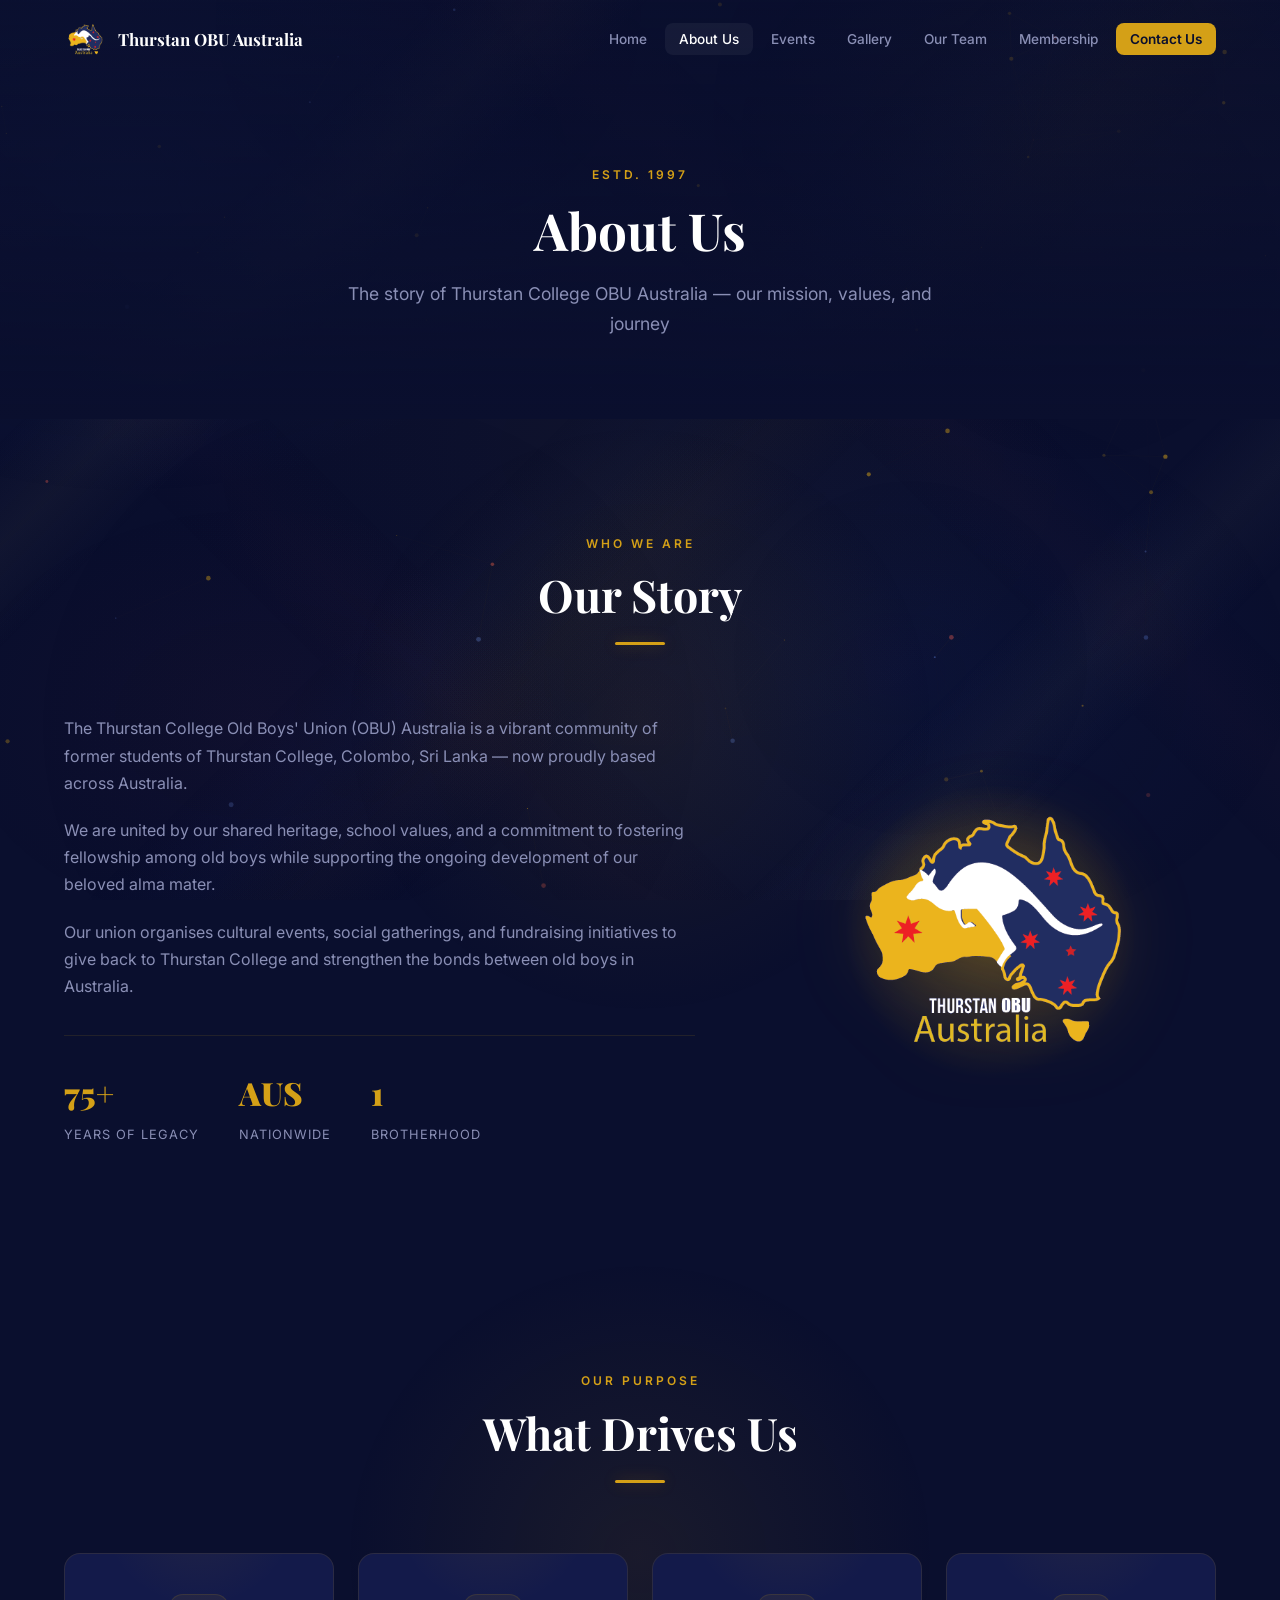
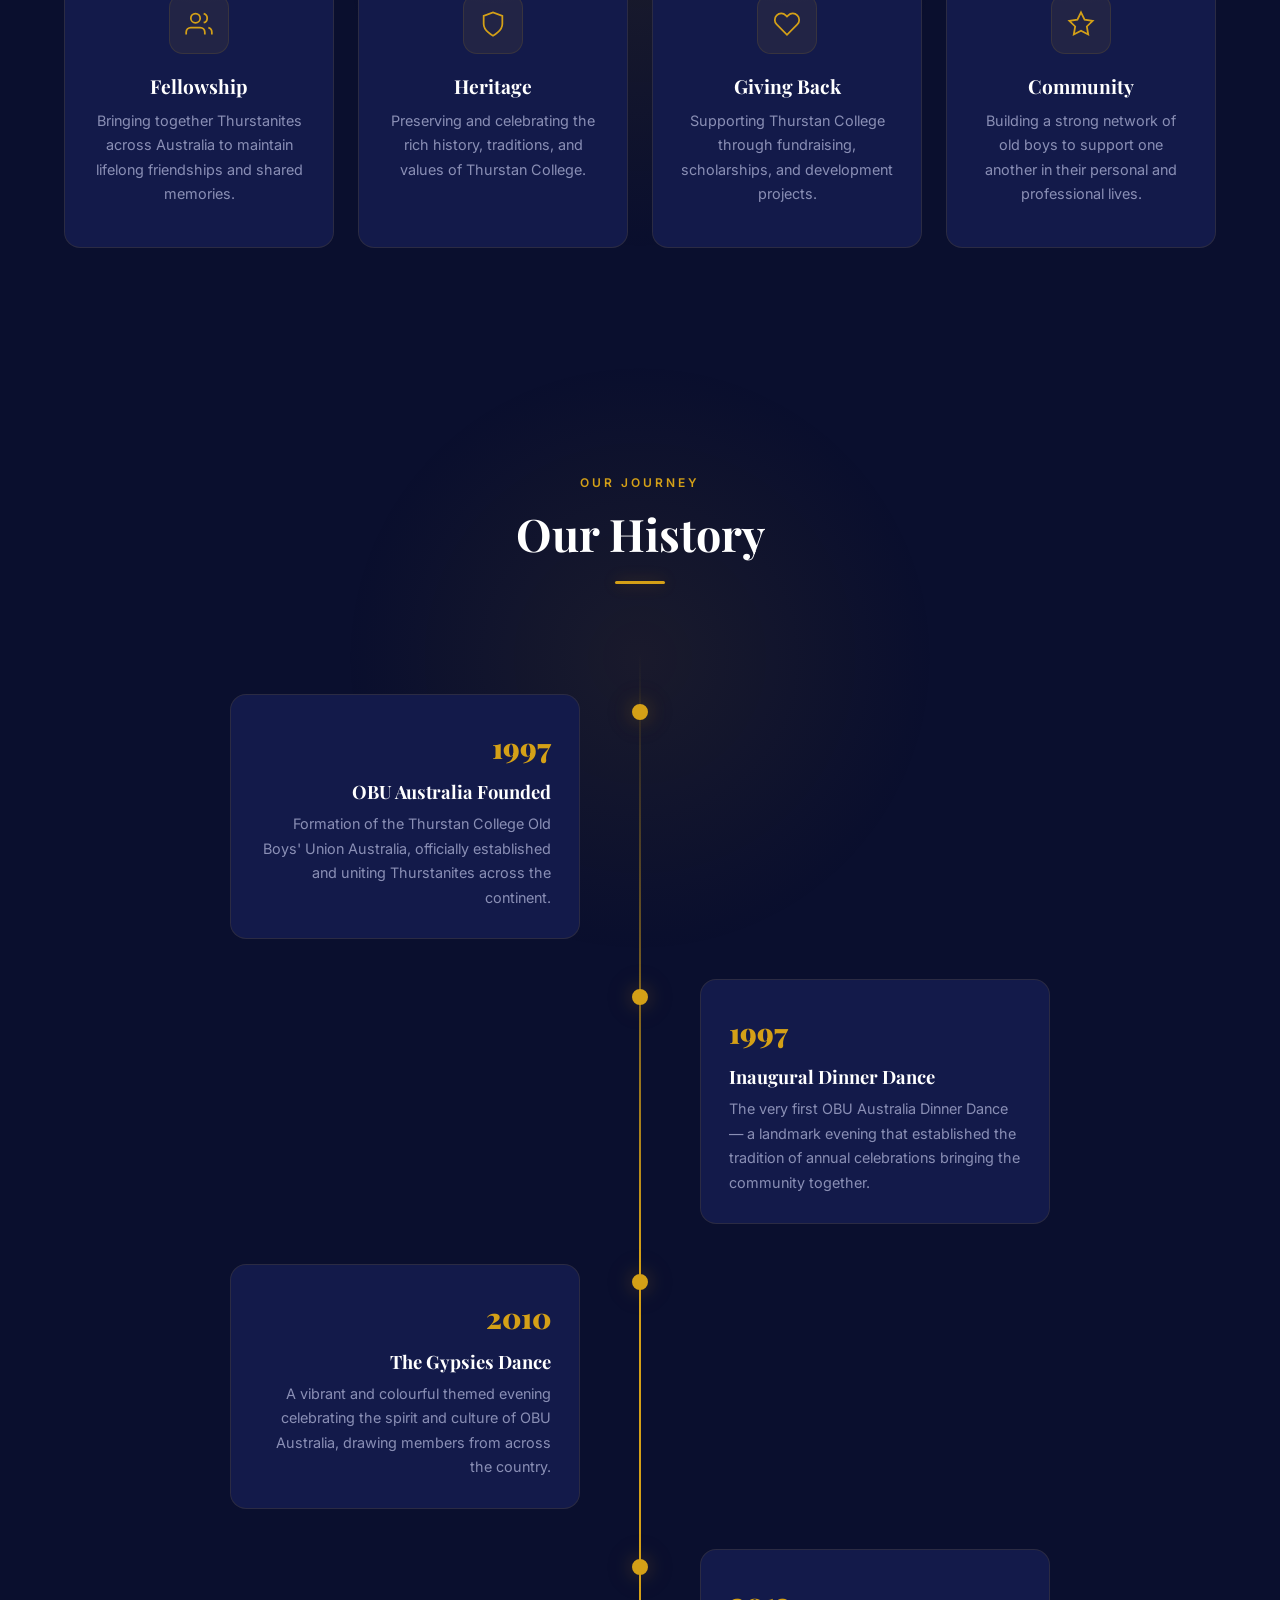
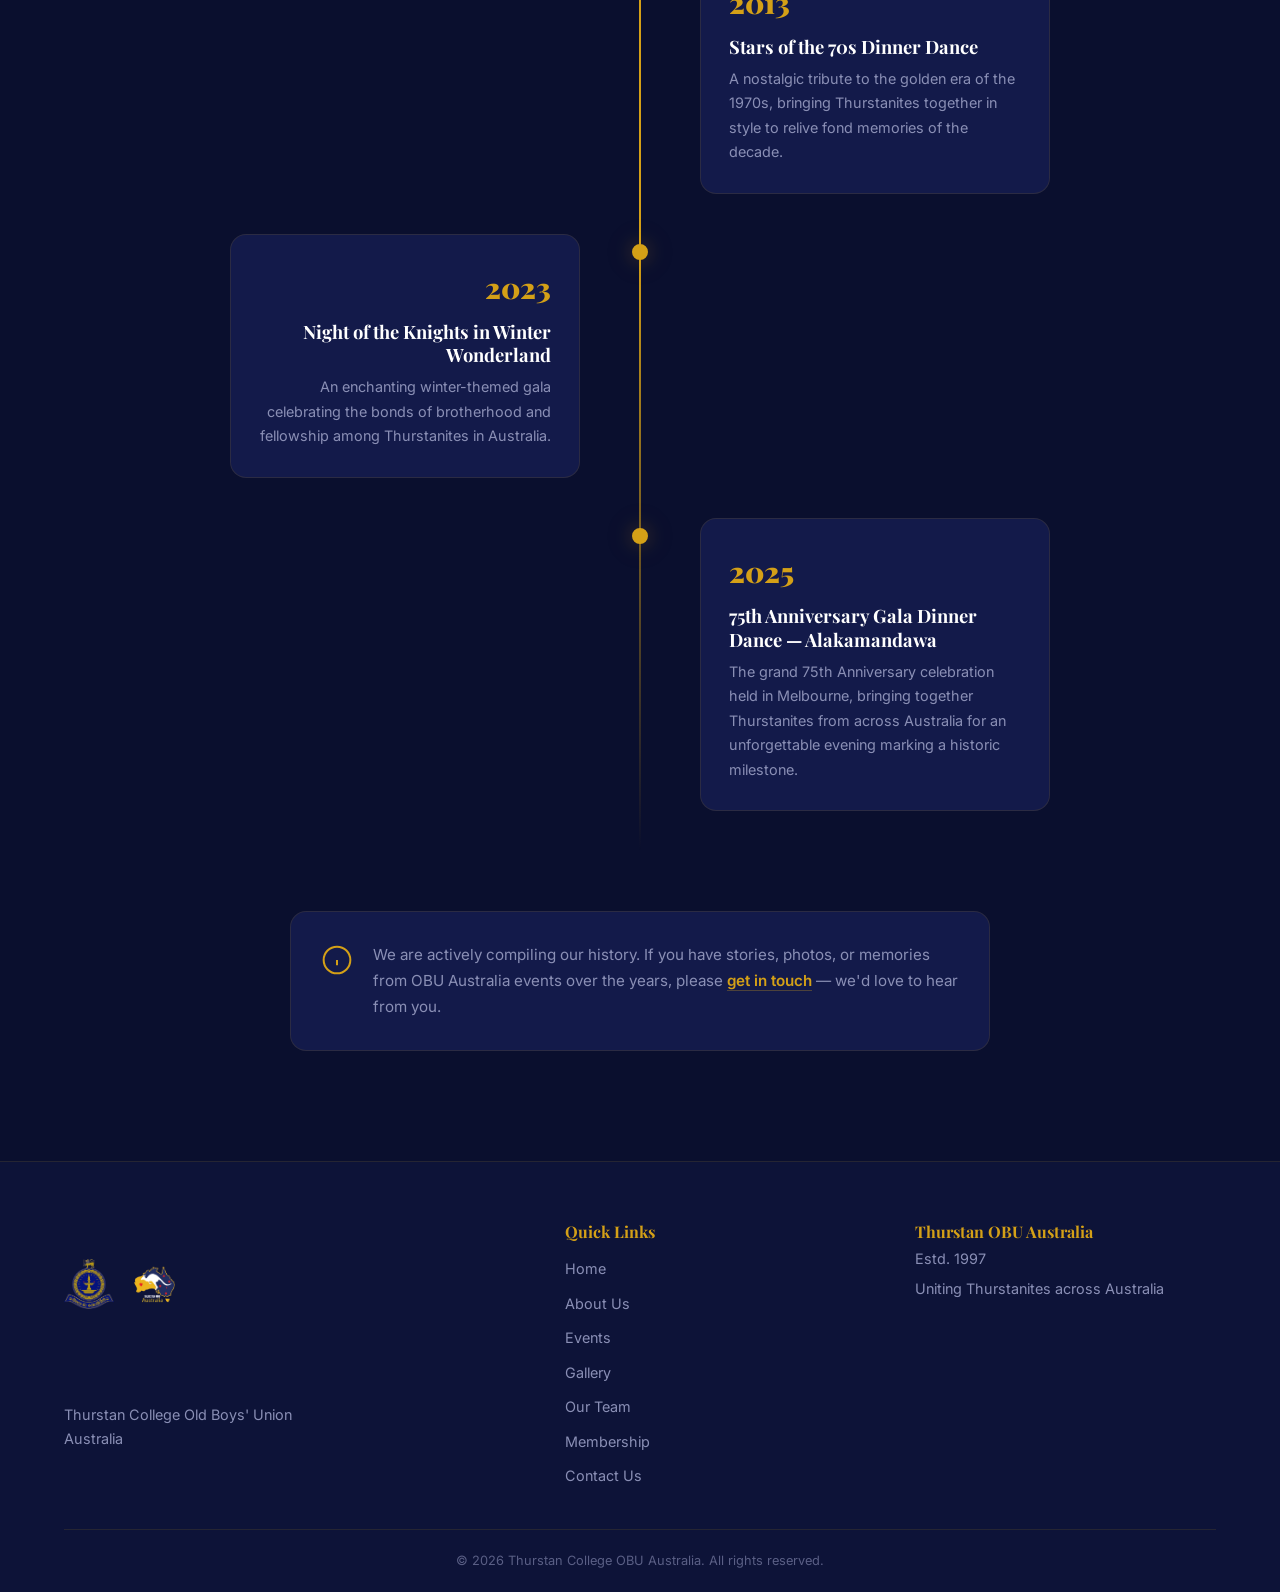
==== commit e0255766: "Add interactive website launch overlay and timeline updates - Add crowd-powered launch overlay: 50-c" ====
--- a/about.html
+++ b/about.html
@@ -39,7 +39,7 @@
   <!-- Page Header -->
   <section class="page-hero">
     <div class="container">
-      <span class="section-tag">Estd. 1994</span>
+      <span class="section-tag">Estd. 1997</span>
       <h1>About Us</h1>
       <p>The story of Thurstan College OBU Australia — our mission, values, and journey</p>
     </div>
@@ -142,49 +142,49 @@
 
         <div class="timeline-item left">
           <div class="timeline-content">
-            <div class="timeline-year">1994</div>
+            <div class="timeline-year">1997</div>
             <h3>OBU Australia Founded</h3>
-            <p>Thurstan College Old Boys' Union Australia was officially established, uniting Thurstanites across the continent.</p>
+            <p>Formation of the Thurstan College Old Boys' Union Australia, officially established and uniting Thurstanites across the continent.</p>
           </div>
         </div>
 
         <div class="timeline-item right">
           <div class="timeline-content">
-            <div class="timeline-year">----</div>
-            <h3>Coming Soon</h3>
-            <p>This milestone is waiting to be documented. Check back soon for updates.</p>
+            <div class="timeline-year">1997</div>
+            <h3>Inaugural Dinner Dance</h3>
+            <p>The very first OBU Australia Dinner Dance — a landmark evening that established the tradition of annual celebrations bringing the community together.</p>
           </div>
         </div>
 
         <div class="timeline-item left">
           <div class="timeline-content">
-            <div class="timeline-year">----</div>
-            <h3>Coming Soon</h3>
-            <p>This milestone is waiting to be documented. Check back soon for updates.</p>
+            <div class="timeline-year">2010</div>
+            <h3>The Gypsies Dance</h3>
+            <p>A vibrant and colourful themed evening celebrating the spirit and culture of OBU Australia, drawing members from across the country.</p>
           </div>
         </div>
 
         <div class="timeline-item right">
           <div class="timeline-content">
-            <div class="timeline-year">----</div>
-            <h3>Coming Soon</h3>
-            <p>This milestone is waiting to be documented. Check back soon for updates.</p>
+            <div class="timeline-year">2013</div>
+            <h3>Stars of the 70s Dinner Dance</h3>
+            <p>A nostalgic tribute to the golden era of the 1970s, bringing Thurstanites together in style to relive fond memories of the decade.</p>
           </div>
         </div>
 
         <div class="timeline-item left">
           <div class="timeline-content">
-            <div class="timeline-year">----</div>
-            <h3>Coming Soon</h3>
-            <p>This milestone is waiting to be documented. Check back soon for updates.</p>
+            <div class="timeline-year">2023</div>
+            <h3>Night of the Knights in Winter Wonderland</h3>
+            <p>An enchanting winter-themed gala celebrating the bonds of brotherhood and fellowship among Thurstanites in Australia.</p>
           </div>
         </div>
 
         <div class="timeline-item right">
           <div class="timeline-content">
             <div class="timeline-year">2025</div>
-            <h3>75th Anniversary Celebration</h3>
-            <p>Alakamandawa — the grand 75th Anniversary Dinner Dance held in Melbourne, bringing together Thurstanites from across Australia for an unforgettable evening.</p>
+            <h3>75th Anniversary Gala Dinner Dance — Alakamandawa</h3>
+            <p>The grand 75th Anniversary celebration held in Melbourne, bringing together Thurstanites from across Australia for an unforgettable evening marking a historic milestone.</p>
           </div>
         </div>
       </div>
@@ -219,7 +219,7 @@
         </div>
         <div class="footer-info">
           <h4>Thurstan OBU Australia</h4>
-          <p>Estd. 1994</p>
+          <p>Estd. 1997</p>
           <p>Uniting Thurstanites across Australia</p>
         </div>
       </div>
